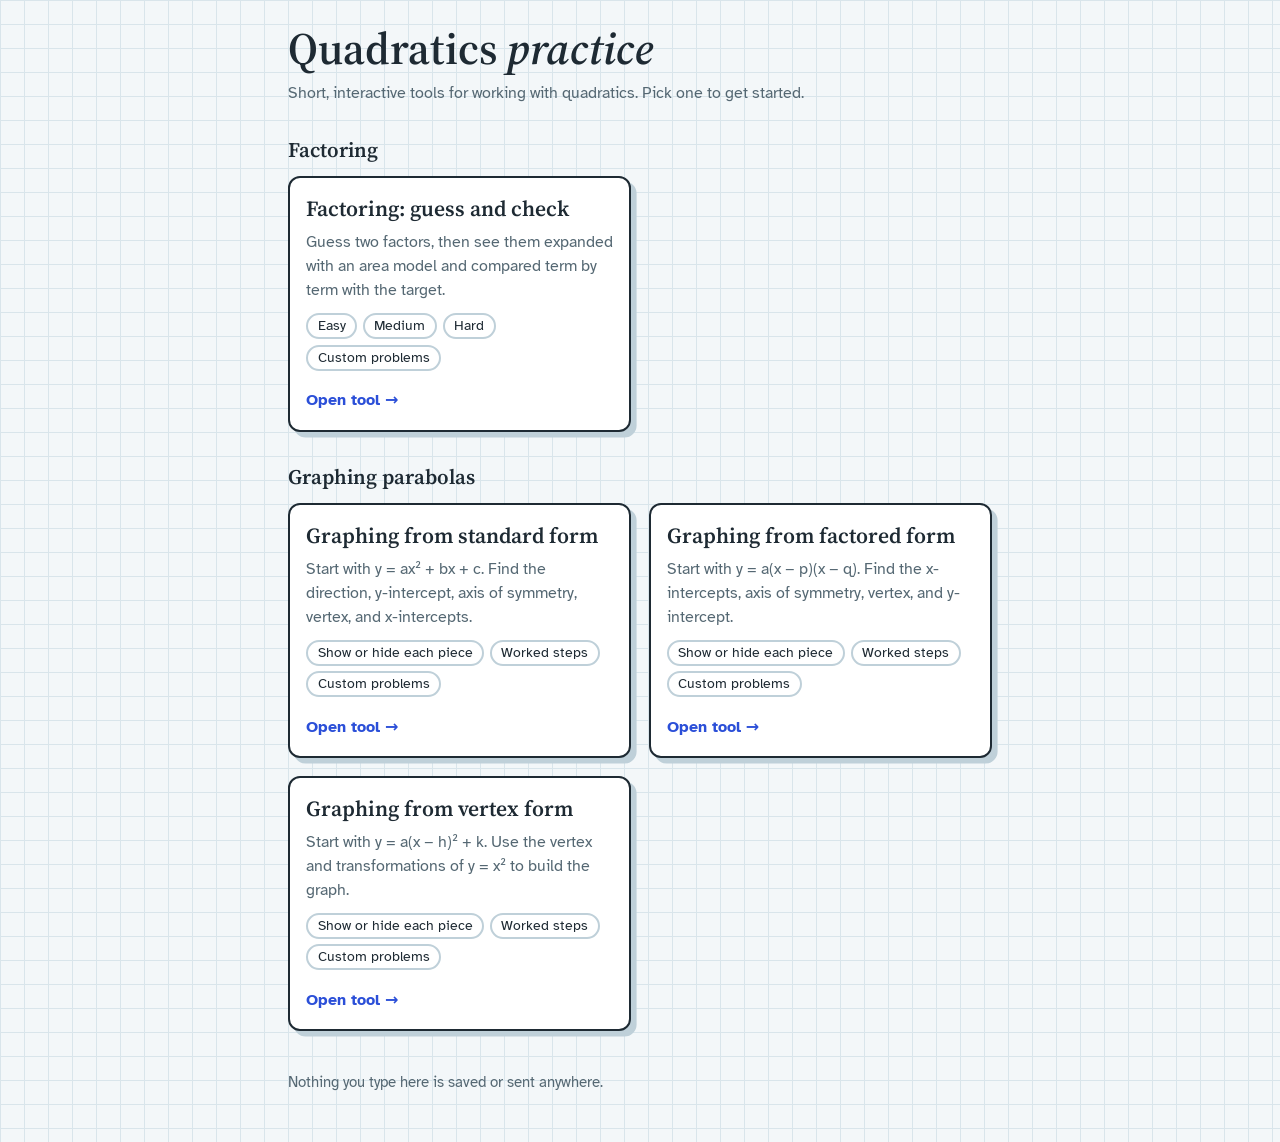
==== index.html @ c4cc8367 "Add files via upload" ====
<!DOCTYPE html>
<html lang="en">
<head>
<meta charset="utf-8">
<meta name="viewport" content="width=device-width, initial-scale=1, viewport-fit=cover">
<title>Quadratics practice tools</title>
<link rel="preconnect" href="https://fonts.googleapis.com">
<link rel="preconnect" href="https://fonts.gstatic.com" crossorigin>
<link href="https://fonts.googleapis.com/css2?family=Atkinson+Hyperlegible:wght@400;700&family=Source+Serif+4:ital,opsz,wght@0,8..60,400;0,8..60,600;1,8..60,400&display=swap" rel="stylesheet">
<style>
:root{
  --paper:#F3F7F9; --grid:#D9E5EB; --card:#FFFFFF; --ink:#1E2A33; --muted:#556873;
  --line:#BFD0D9; --accent:#2B4FD8; --on-accent:#FFFFFF;
  --sans:"Atkinson Hyperlegible", system-ui, -apple-system, "Segoe UI", sans-serif;
  --serif:"Source Serif 4", "Iowan Old Style", Georgia, serif;
  box-sizing:border-box;
  padding-top:env(safe-area-inset-top,0px);
  padding-bottom:env(safe-area-inset-bottom,0px);
  color-scheme:light;
}
@media (prefers-color-scheme: dark){
  :root:not([data-theme="light"]){
    --paper:#121A20; --grid:#1D2A33; --card:#19232A; --ink:#E7EFF3; --muted:#9DAEB9;
    --line:#33444F; --accent:#8FA8FF; --on-accent:#0E1630; color-scheme:dark;
  }
}
:root[data-theme="dark"]{
  --paper:#121A20; --grid:#1D2A33; --card:#19232A; --ink:#E7EFF3; --muted:#9DAEB9;
  --line:#33444F; --accent:#8FA8FF; --on-accent:#0E1630; color-scheme:dark;
}
html{scroll-padding-top:env(safe-area-inset-top,0px);}
*,*::before,*::after{box-sizing:inherit;}
body{
  margin:0; min-height:100vh; background-color:var(--paper);
  background-image:linear-gradient(var(--grid) 1px, transparent 1px), linear-gradient(90deg, var(--grid) 1px, transparent 1px);
  background-size:1.5rem 1.5rem; color:var(--ink); font-family:var(--sans); font-size:1rem; line-height:1.5;
}
.wrap{max-width:46rem; margin:0 auto; padding:1.5rem 1rem 3rem;}
h1{font-family:var(--serif); font-weight:600; font-size:clamp(1.9rem,7vw,2.8rem); line-height:1.1; margin:0 0 .5rem;}
h1 i{font-style:italic;}
.lede{margin:0 0 1.5rem; color:var(--muted); max-width:34rem;}
.grid{display:grid; grid-template-columns:repeat(auto-fill,minmax(15rem,1fr)); gap:1.1rem;}
.card{
  display:flex; flex-direction:column; gap:.5rem; text-decoration:none; color:var(--ink);
  background:var(--card); border:2px solid var(--ink); border-radius:.75rem; padding:1.1rem 1rem;
  box-shadow:.35rem .35rem 0 var(--line);
}
.card:hover{box-shadow:.35rem .35rem 0 var(--accent);}
.card:focus-visible{outline:3px solid var(--accent); outline-offset:4px;}
.card h3{font-family:var(--serif); font-weight:600; font-size:1.35rem; line-height:1.2; margin:0;}
.card p{margin:0; color:var(--muted);}
.tags{display:flex; flex-wrap:wrap; gap:.35rem; margin:.2rem 0;}
.tags span{font-size:.85rem; border:2px solid var(--line); border-radius:2rem; padding:.05rem .6rem;}
.go{margin-top:auto; padding-top:.4rem; font-weight:700; color:var(--accent);}
h2.group{font-family:var(--serif); font-weight:600; font-size:1.3rem; margin:1.8rem 0 .7rem;}
footer{margin-top:2.5rem; color:var(--muted); font-size:.95rem;}
</style>
</head>
<body>
<main class="wrap">
  <h1>Quadratics <i>practice</i></h1>
  <p class="lede">Short, interactive tools for working with quadratics. Pick one to get started.</p>

  <h2 class="group">Factoring</h2>
  <div class="grid">
    <a class="card" href="factoring/">
      <h3>Factoring: guess and check</h3>
      <p>Guess two factors, then see them expanded with an area model and compared term by term with the target.</p>
      <div class="tags"><span>Easy</span><span>Medium</span><span>Hard</span><span>Custom problems</span></div>
      <span class="go">Open tool →</span>
    </a>
  </div>

  <h2 class="group">Graphing parabolas</h2>
  <div class="grid">
    <a class="card" href="graphing-standard/">
      <h3>Graphing from standard form</h3>
      <p>Start with y = ax² + bx + c. Find the direction, y-intercept, axis of symmetry, vertex, and x-intercepts.</p>
      <div class="tags"><span>Show or hide each piece</span><span>Worked steps</span><span>Custom problems</span></div>
      <span class="go">Open tool →</span>
    </a>
    <a class="card" href="graphing-factored/">
      <h3>Graphing from factored form</h3>
      <p>Start with y = a(x − p)(x − q). Find the x-intercepts, axis of symmetry, vertex, and y-intercept.</p>
      <div class="tags"><span>Show or hide each piece</span><span>Worked steps</span><span>Custom problems</span></div>
      <span class="go">Open tool →</span>
    </a>
    <a class="card" href="graphing-vertex/">
      <h3>Graphing from vertex form</h3>
      <p>Start with y = a(x − h)² + k. Use the vertex and transformations of y = x² to build the graph.</p>
      <div class="tags"><span>Show or hide each piece</span><span>Worked steps</span><span>Custom problems</span></div>
      <span class="go">Open tool →</span>
    </a>

    <!-- To add a tool: copy one of the <a class="card"> blocks above, change the href
         to the new tool's folder (for example "completing-the-square/"), and edit the text. -->
  </div>

  <footer>Nothing you type here is saved or sent anywhere.</footer>
</main>
</body>
</html>
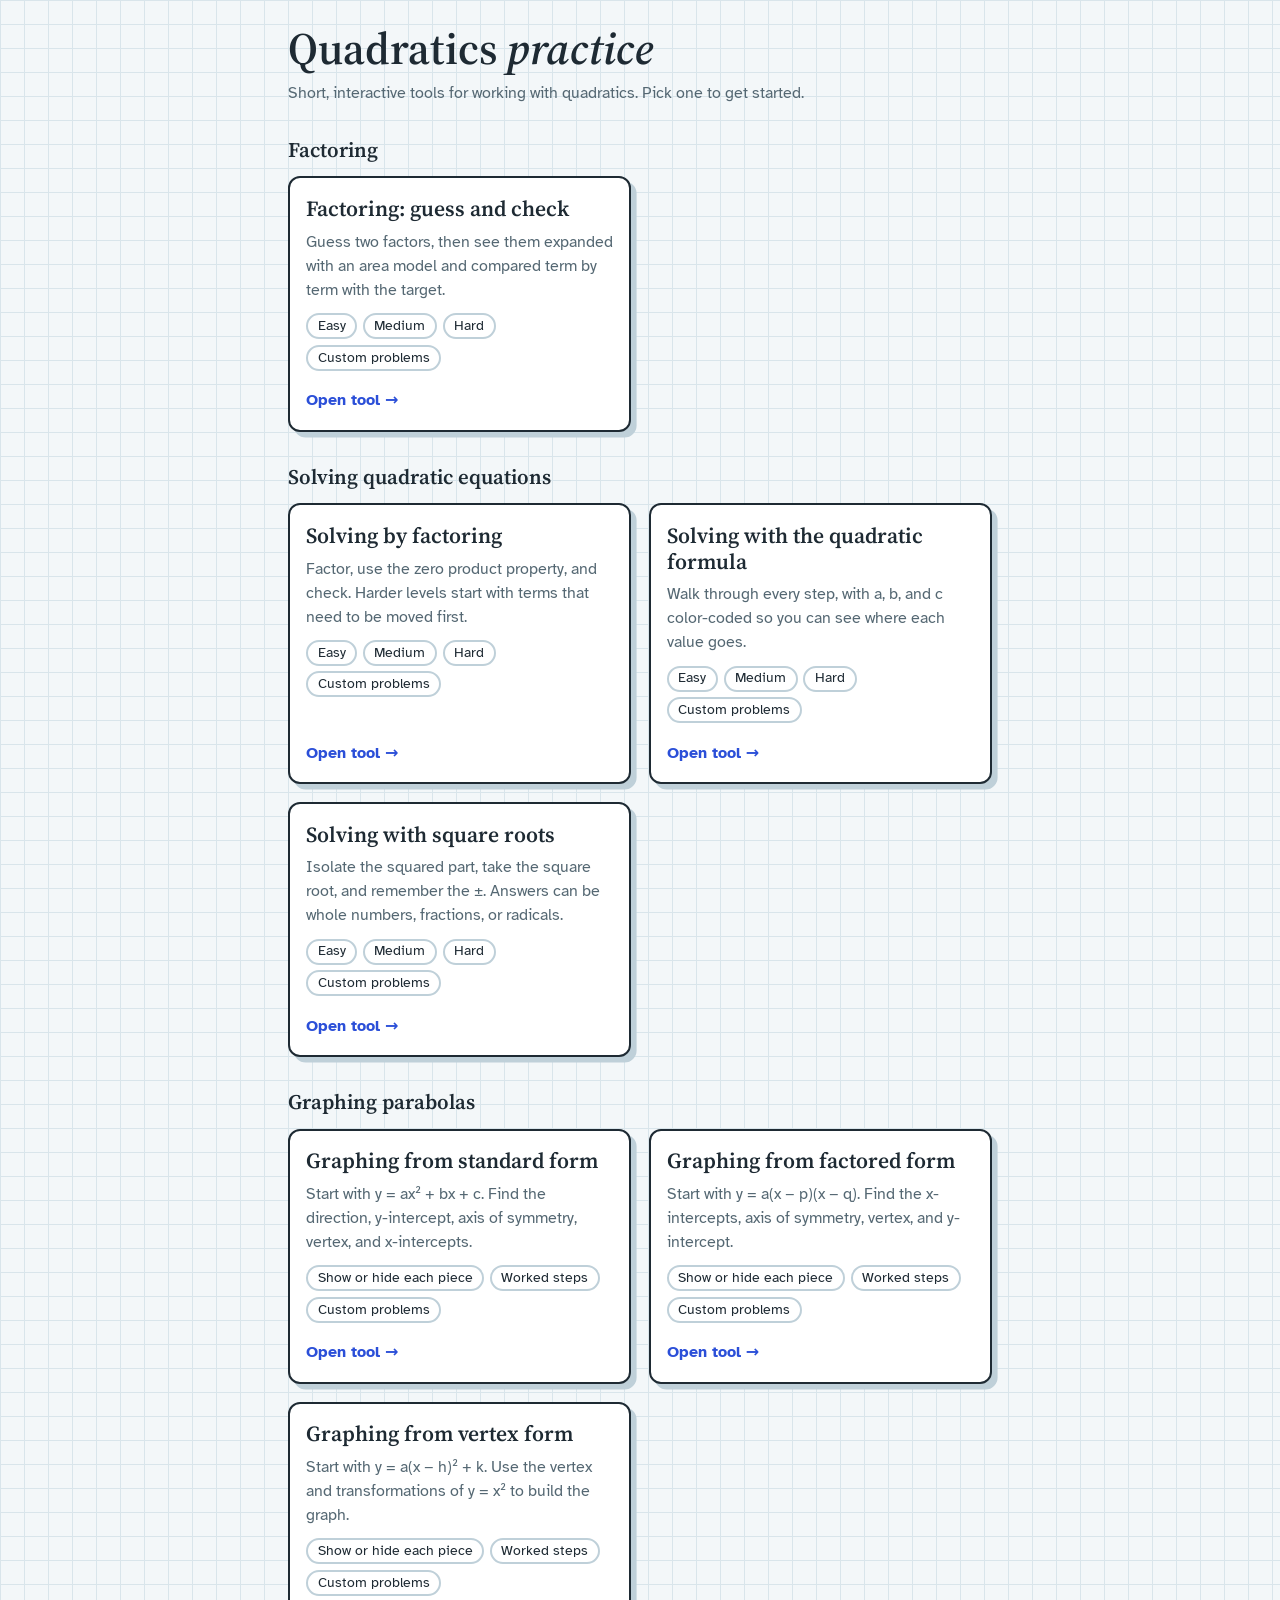
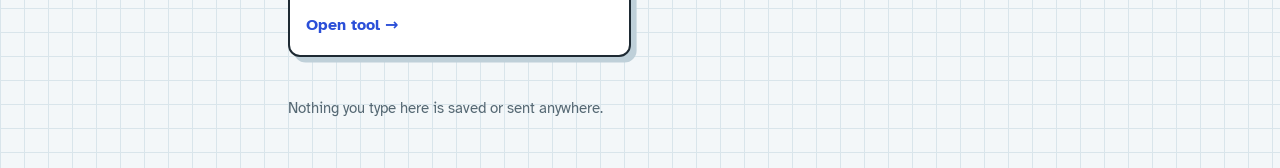
==== commit e53e076e: "Update index.html" ====
--- a/index.html
+++ b/index.html
@@ -71,6 +71,28 @@
     </a>
   </div>
 
+  <h2 class="group">Solving quadratic equations</h2>
+  <div class="grid">
+    <a class="card" href="solving-factoring/">
+      <h3>Solving by factoring</h3>
+      <p>Factor, use the zero product property, and check. Harder levels start with terms that need to be moved first.</p>
+      <div class="tags"><span>Easy</span><span>Medium</span><span>Hard</span><span>Custom problems</span></div>
+      <span class="go">Open tool →</span>
+    </a>
+    <a class="card" href="solving-quadratic-formula/">
+      <h3>Solving with the quadratic formula</h3>
+      <p>Walk through every step, with a, b, and c color-coded so you can see where each value goes.</p>
+      <div class="tags"><span>Easy</span><span>Medium</span><span>Hard</span><span>Custom problems</span></div>
+      <span class="go">Open tool →</span>
+    </a>
+    <a class="card" href="solving-square-roots/">
+      <h3>Solving with square roots</h3>
+      <p>Isolate the squared part, take the square root, and remember the ±. Answers can be whole numbers, fractions, or radicals.</p>
+      <div class="tags"><span>Easy</span><span>Medium</span><span>Hard</span><span>Custom problems</span></div>
+      <span class="go">Open tool →</span>
+    </a>
+  </div>
+
   <h2 class="group">Graphing parabolas</h2>
   <div class="grid">
     <a class="card" href="graphing-standard/">
